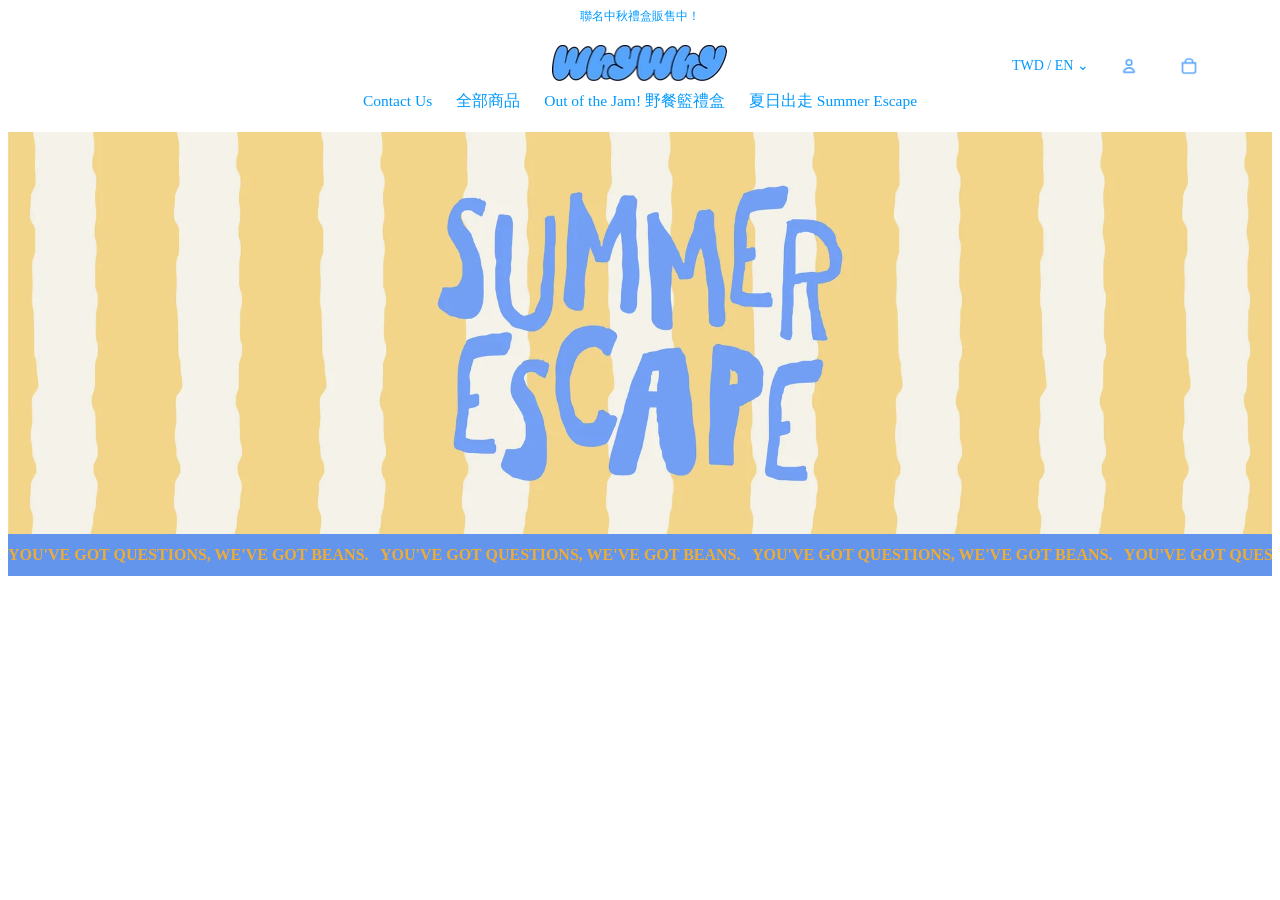
==== CS300_Client-Side-Web-Development/AlexCurtis-FinalProject/index.html @ 682ee2eb "20% of Final completed" ====
<html>
	<head>
		<title>Alex Curtis - Final Project HTML CSS</title>
		<link rel="shortcut icon" href="images/favicon.ico">
		<link rel="stylesheet" href="css/styles.css">
		<link rel="stylesheet" href="css/fonts.css">

		<meta name="description" content="Alex Curtis Final Project with only CSS, HTML">

		<meta name="keywords" content="html, css, web development, neiu, Alex Curtis">
	</head>
    <body>
    <header>
        <div id="top">
            <p>聯名中秋禮盒販售中！</p>
        </div>
    </header>

    <nav>
        <div id="navTop">

            <div id="navLogo">
                <a href="index.html">
                    <img src="images/logo.png" alt="Why Why Coffee Logo">

                </a>
            </div>
            <div id="navRight">
                <span id="language">TWD / EN &#8964;</span>
                <img src="images/head.png" alt="Account">
                <img src="images/basket.png" alt="Shopping Cart">
            </div>
            <div id="navLinks">
                <a href="###">Contact Us</a>
                <a href="###">全部商品</a>
                <a href="#######">Out of the Jam! 野餐籃禮盒</a>
                <a href="###">夏日出走 Summer Escape</a>
            </div>

         </div>
    </nav>
    <main>
        <section id="banner">
            <img class="summerBig" src="images/summerBig.png" alt="Summer Escape">
            <img class="summerSmall" src="images/summerSmall.png" alt="Summer Escape">
        </section>
        <section id="textBanner">
    <p>
        YOU'VE GOT QUESTIONS, WE'VE GOT BEANS. &nbsp;
        YOU'VE GOT QUESTIONS, WE'VE GOT BEANS. &nbsp;
        YOU'VE GOT QUESTIONS, WE'VE GOT BEANS. &nbsp;
        YOU'VE GOT QUESTIONS, WE'VE GOT BEANS. &nbsp;
        YOU'VE GOT QUESTIONS, WE'VE GOT BEANS.
    </p>
</section>
    </main>


    </body>





</html>
---- CS300_Client-Side-Web-Development/AlexCurtis-FinalProject/css/styles.css ----
body {
    background-color: white;
}

#top {
   margin-top: 0;
    width: 100%;
    text-align: center;
    font-size: 12px;
    color: rgb(0, 153, 255);
    
}

/* NAV HEADER SCROLL */

nav {
    width: 100%;
    background-color: white;
    position: sticky;
    top: 0;
    z-index: 10;
    color: rgb(0, 153, 255);
}

/* top protion of nav */
#navTop {
    width: 100%;
    position: relative;
    padding: 8px 0;
}

#navLogo {
    width: 16.66%;
    margin: 0 auto;
    text-align: center;
}

#navLogo img {
    width: 175px;
    max-width: 100%;
    height: auto;
}

#navRight {
    position: absolute;
    right: 5%;
    top: 30%;
    transform: translateY(-50%);
    display: flex;
    align-items: center;
    gap: 20px;
    font-size: 14px;
}
#language:hover {
    color: black;
}

#navRight img {
    width: 40px;
    height: auto;
}

/* bottom portion of nav */
#navLinks {
    width: 100%;
    text-align: center;
    padding: 10px 0 12px;
}

#navLinks a {
    font-size: 15.5px;
    text-decoration: none;
    margin: 0 10px;
    color: rgb(0, 153, 255);
}

#navLinks:has(a:hover) a {
    color: rgb(79, 188, 252);
}

#navLinks:has(a:hover) a:hover {
    color: rgb(0, 153, 255);
}

/* BANNER  */
#banner {
    width: 100%;
}

#banner img {
    width: 100%;
    height: auto;
    display: block;
}
#banner .summerSmall {
    display: none;
}

/* TEXT BANNER */
#textBanner {
    width: 100%;
    background-color: cornflowerblue;
    overflow: hidden;
    padding: 12px 0;
}

#textBanner p {
    color: rgb(236, 172, 53);
    font-size: 16px;
    font-weight: bold;
    margin: 0;
    white-space: nowrap;
    text-align: center;
    text-decoration: bold;
}

























/* RESPONSIVE SETTINGS */

@media screen and (max-width: 768px) {

    #navLogo {
        width: 33.33%;
    }

    #navLogo img {
        width: 130px;
    }
    
    #language {
        display: none;
    }

    #navRight {
        right: 3%;
        gap: 10px;
        font-size: 12px;
    }

    #navRight {
        right: 3%;
        gap: 10px;
    }

    #navLinks {
        padding: 8px 12px;
        box-sizing: border-box;
    }

    #navLinks a {
        display: inline-block;
        font-size: 12px;
        margin: 5px 6px;
    }

    /* Banner section */

    #banner .summerBig {
        display: none;
    }

    #banner .summerSmall {
        display: block;
    }
}
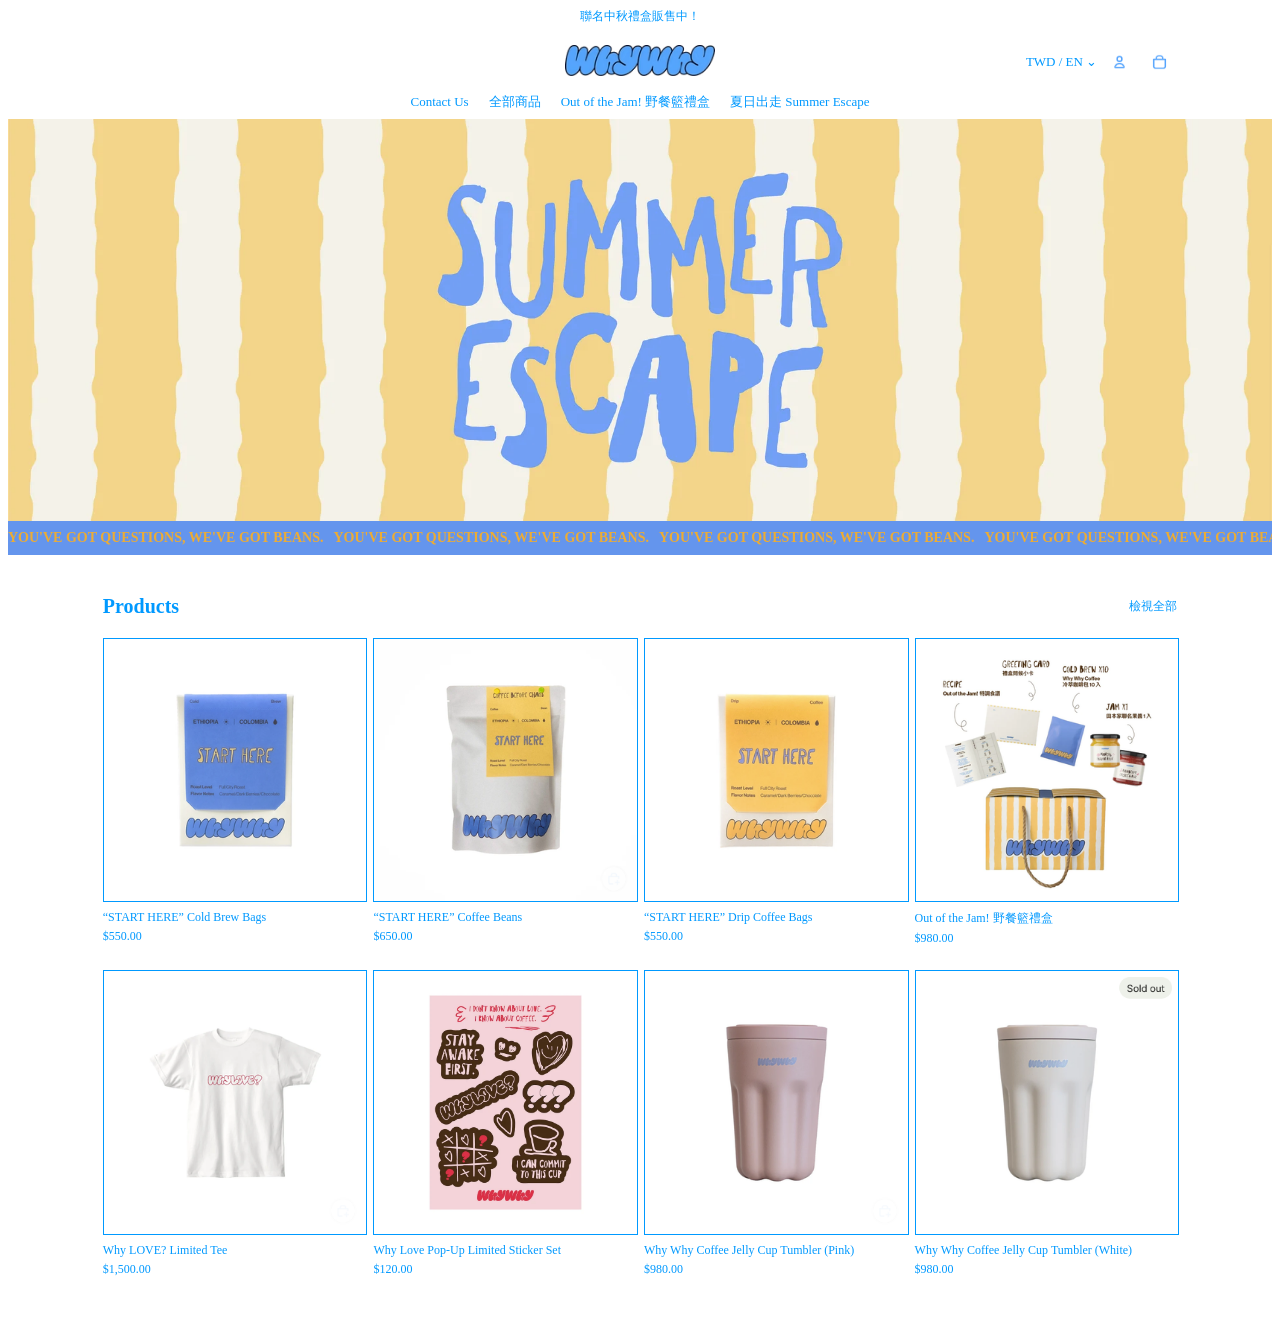
==== commit b587f929: "Added more, final 35% complete" ====
--- a/CS300_Client-Side-Web-Development/AlexCurtis-FinalProject/index.html
+++ b/CS300_Client-Side-Web-Development/AlexCurtis-FinalProject/index.html
@@ -45,14 +45,130 @@
             <img class="summerSmall" src="images/summerSmall.png" alt="Summer Escape">
         </section>
         <section id="textBanner">
-    <p>
-        YOU'VE GOT QUESTIONS, WE'VE GOT BEANS. &nbsp;
-        YOU'VE GOT QUESTIONS, WE'VE GOT BEANS. &nbsp;
-        YOU'VE GOT QUESTIONS, WE'VE GOT BEANS. &nbsp;
-        YOU'VE GOT QUESTIONS, WE'VE GOT BEANS. &nbsp;
-        YOU'VE GOT QUESTIONS, WE'VE GOT BEANS.
-    </p>
-</section>
+            <p>
+                YOU'VE GOT QUESTIONS, WE'VE GOT BEANS. &nbsp;
+                YOU'VE GOT QUESTIONS, WE'VE GOT BEANS. &nbsp;
+                YOU'VE GOT QUESTIONS, WE'VE GOT BEANS. &nbsp;
+                YOU'VE GOT QUESTIONS, WE'VE GOT BEANS. &nbsp;
+                YOU'VE GOT QUESTIONS, WE'VE GOT BEANS.
+            </p>
+        </section>
+        <section id="products">
+
+            <div id="productsHeading">
+                <h2>Products</h2>
+                <a href="###">檢視全部</a>
+            </div>
+
+            <div id="productsGrid">
+
+                <div class="product">
+
+                    <div class="productImage">
+                        <img class="front" src="images/front1.png" alt="Cold Brew Bags">
+                        <img class="back" src="images/back1.jpg" alt="Cold Brew Bags">
+                    </div>
+
+                    <div class="productInfo">
+                        <p>“START HERE” Cold Brew Bags</p>
+                        <p>$550.00</p>
+                    </div>
+
+                </div>
+                <!-- Product 2 -->
+                <div class="product">
+                    <div class="productImage">
+                        <img class="front" src="images/front2.png" alt="Coffee Beans">
+                        <img class="back" src="images/back2.jpg" alt="Coffee Beans">
+                    </div>
+
+                    <div class="productInfo">
+                        <p>“START HERE” Coffee Beans</p>
+                        <p>$650.00</p>
+                    </div>
+                </div>
+
+                <!-- Product 3 -->
+                <div class="product">
+                    <div class="productImage">
+                        <img class="front" src="images/front3.png" alt="Drip Coffee Bags">
+                        <img class="back" src="images/back3.jpg" alt="Drip Coffee Bags">
+                    </div>
+
+                    <div class="productInfo">
+                        <p>“START HERE” Drip Coffee Bags</p>
+                        <p>$550.00</p>
+                    </div>
+                </div>
+
+                <!-- Product 4 -->
+                <div class="product">
+                    <div class="productImage">
+                        <img class="front" src="images/front4.png" alt="Out of the Jam">
+                        <img class="back" src="images/back4.jpg" alt="Out of the Jam">
+                    </div>
+
+                    <div class="productInfo">
+                        <p>Out of the Jam! 野餐籃禮盒</p>
+                        <p>$980.00</p>
+                    </div>
+                </div>
+
+                <!-- Product 5 -->
+                <div class="product">
+                    <div class="productImage">
+                        <img class="front" src="images/front5.png" alt="Why Love">
+                        <img class="back" src="images/back5.jpg" alt="Why Love">
+                    </div>
+
+                    <div class="productInfo">
+                        <p>Why LOVE? Limited Tee</p>
+                        <p>$1,500.00</p>
+                    </div>
+                </div>
+
+                <!-- Product 6 -->
+                <div class="product">
+                    <div class="productImage">
+                        <img class="front" src="images/front6.jpg" alt="Sticker Set">
+                        <img class="back" src="images/front6.jpg" alt="Same photo no back">
+                    </div>
+
+                    <div class="productInfo">
+                        <p>Why Love Pop-Up Limited Sticker Set</p>
+                        <p>$120.00</p>
+                    </div>
+                </div>
+
+                <!-- Product 7 -->
+                <div class="product">
+                    <div class="productImage">
+                        <img class="front" src="images/front7.png" alt="Pink Jelly Cup">
+                        <img class="back" src="images/back7.jpg" alt="Pink Jelly Cup">
+                    </div>
+
+                    <div class="productInfo">
+                        <p>Why Why Coffee Jelly Cup Tumbler (Pink)</p>
+                        <p>$980.00</p>
+                    </div>
+                </div>
+
+                <!-- Product 8 -->
+                <div class="product">
+                    <div class="productImage">
+                        <img class="front" src="images/front8.png" alt="White Jelly Cup">
+                        <img class="back" src="images/back8.jpg" alt="White Jelly Cup">
+                    </div>
+
+                    <div class="productInfo">
+                        <p>Why Why Coffee Jelly Cup Tumbler (White)</p>
+                        <p>$980.00</p>
+                    </div>
+                </div>
+
+            </div>
+
+        </section>
     </main>
 
 
--- a/CS300_Client-Side-Web-Development/AlexCurtis-FinalProject/css/styles.css
+++ b/CS300_Client-Side-Web-Development/AlexCurtis-FinalProject/css/styles.css
@@ -12,7 +12,7 @@
     
 }
 
-/* NAV HEADER SCROLL */
+/* --------------------------------------NAV HEADER SCROLL */
 
 nav {
     width: 100%;
@@ -25,9 +25,11 @@
 
 /* top protion of nav */
 #navTop {
-    width: 100%;
+    width: 85%;
     position: relative;
+    max-width: 1200px;  /* line up with product gird */
     padding: 8px 0;
+    margin: 0 auto;
 }
 
 #navLogo {
@@ -37,27 +39,27 @@
 }
 
 #navLogo img {
-    width: 175px;
+    width: 150px;
     max-width: 100%;
     height: auto;
 }
 
 #navRight {
     position: absolute;
-    right: 5%;
+    right: 0; /* now due to that sapce reduction to match grid words can hang soild right */
     top: 30%;
     transform: translateY(-50%);
     display: flex;
     align-items: center;
-    gap: 20px;
-    font-size: 14px;
+    gap: 5px;
+    font-size: 13px;
 }
 #language:hover {
     color: black;
 }
 
 #navRight img {
-    width: 40px;
+    width: 35px;
     height: auto;
 }
 
@@ -65,13 +67,13 @@
 #navLinks {
     width: 100%;
     text-align: center;
-    padding: 10px 0 12px;
+    padding: 16px 0 0 0;
 }
 
 #navLinks a {
-    font-size: 15.5px;
+    font-size: 13px;
     text-decoration: none;
-    margin: 0 10px;
+    margin: 0 8px;
     color: rgb(0, 153, 255);
 }
 
@@ -83,14 +85,14 @@
     color: rgb(0, 153, 255);
 }
 
-/* BANNER  */
+/* --------------------------------------BANNER  */
 #banner {
     width: 100%;
 }
 
 #banner img {
     width: 100%;
-    height: auto;
+    max-height: 412px;
     display: block;
 }
 #banner .summerSmall {
@@ -102,12 +104,12 @@
     width: 100%;
     background-color: cornflowerblue;
     overflow: hidden;
-    padding: 12px 0;
+    padding: 9px 0;
 }
 
 #textBanner p {
     color: rgb(236, 172, 53);
-    font-size: 16px;
+    font-size: 14px;
     font-weight: bold;
     margin: 0;
     white-space: nowrap;
@@ -117,6 +119,98 @@
 
 
 
+/* -------------------------------------PRODUCTS WITH GRID */
+
+#products {
+    width: 85%;
+    margin: 40px auto;
+    max-width: 1200px;
+    color: rgb(0, 153, 255);
+}
+
+#productsHeading {
+    width: 100%;
+    display: flex;
+    justify-content: space-between;
+    align-items: center;
+    margin-bottom: 20px;
+}
+
+#productsHeading h2 {
+    font-size: 20px;
+    margin: 0;
+}
+
+#productsHeading a {
+    font-size: 12px;
+    text-decoration: none;
+    color: rgb(0, 153, 255);
+}
+
+.productInfo {
+    margin-top: 8px;
+    font-size: 12px;
+}
+
+.productInfo p {
+    margin: 0 0 4px;
+}
+
+/* Grid reponse layout*/
+#productsGrid {
+    display: grid;
+    grid-template-columns: repeat(4, 1fr);
+    gap: 20px 8px;
+}
+
+.product {
+    min-width: 0;
+}
+
+/* border and visibilty flip for product images */
+.productImage {
+    width: 100%;
+    position: relative;
+    border: 1px solid rgb(0, 153, 255);
+}
+
+.productImage img {
+    width: 100%;
+    height: auto;
+    display: block;
+}
+
+.productImage .back {
+    position: absolute;
+    top: 0;
+    left: 0;
+    height: 100%;
+    display: none;
+}
+
+.productImage:hover .front {
+    visibility: hidden;
+}
+
+.productImage:hover .back {
+    display: block;
+}
+
+
+
+
+
+
+
+
+
+
+
+
+
+
+
+
 
 
 
@@ -156,15 +250,11 @@
     }
 
     #navRight {
-        right: 3%;
+        right: 0;
         gap: 10px;
         font-size: 12px;
     }
 
-    #navRight {
-        right: 3%;
-        gap: 10px;
-    }
 
     #navLinks {
         padding: 8px 12px;
@@ -173,8 +263,8 @@
 
     #navLinks a {
         display: inline-block;
-        font-size: 12px;
-        margin: 5px 6px;
+        font-size: 10px;
+        margin: 5px 4px;
     }
 
     /* Banner section */
@@ -186,4 +276,11 @@
     #banner .summerSmall {
         display: block;
     }
+
+
+
+    /* PRODUCT GRID */
+    #productsGrid {
+        grid-template-columns: repeat(2, 1fr);
+    }
 }
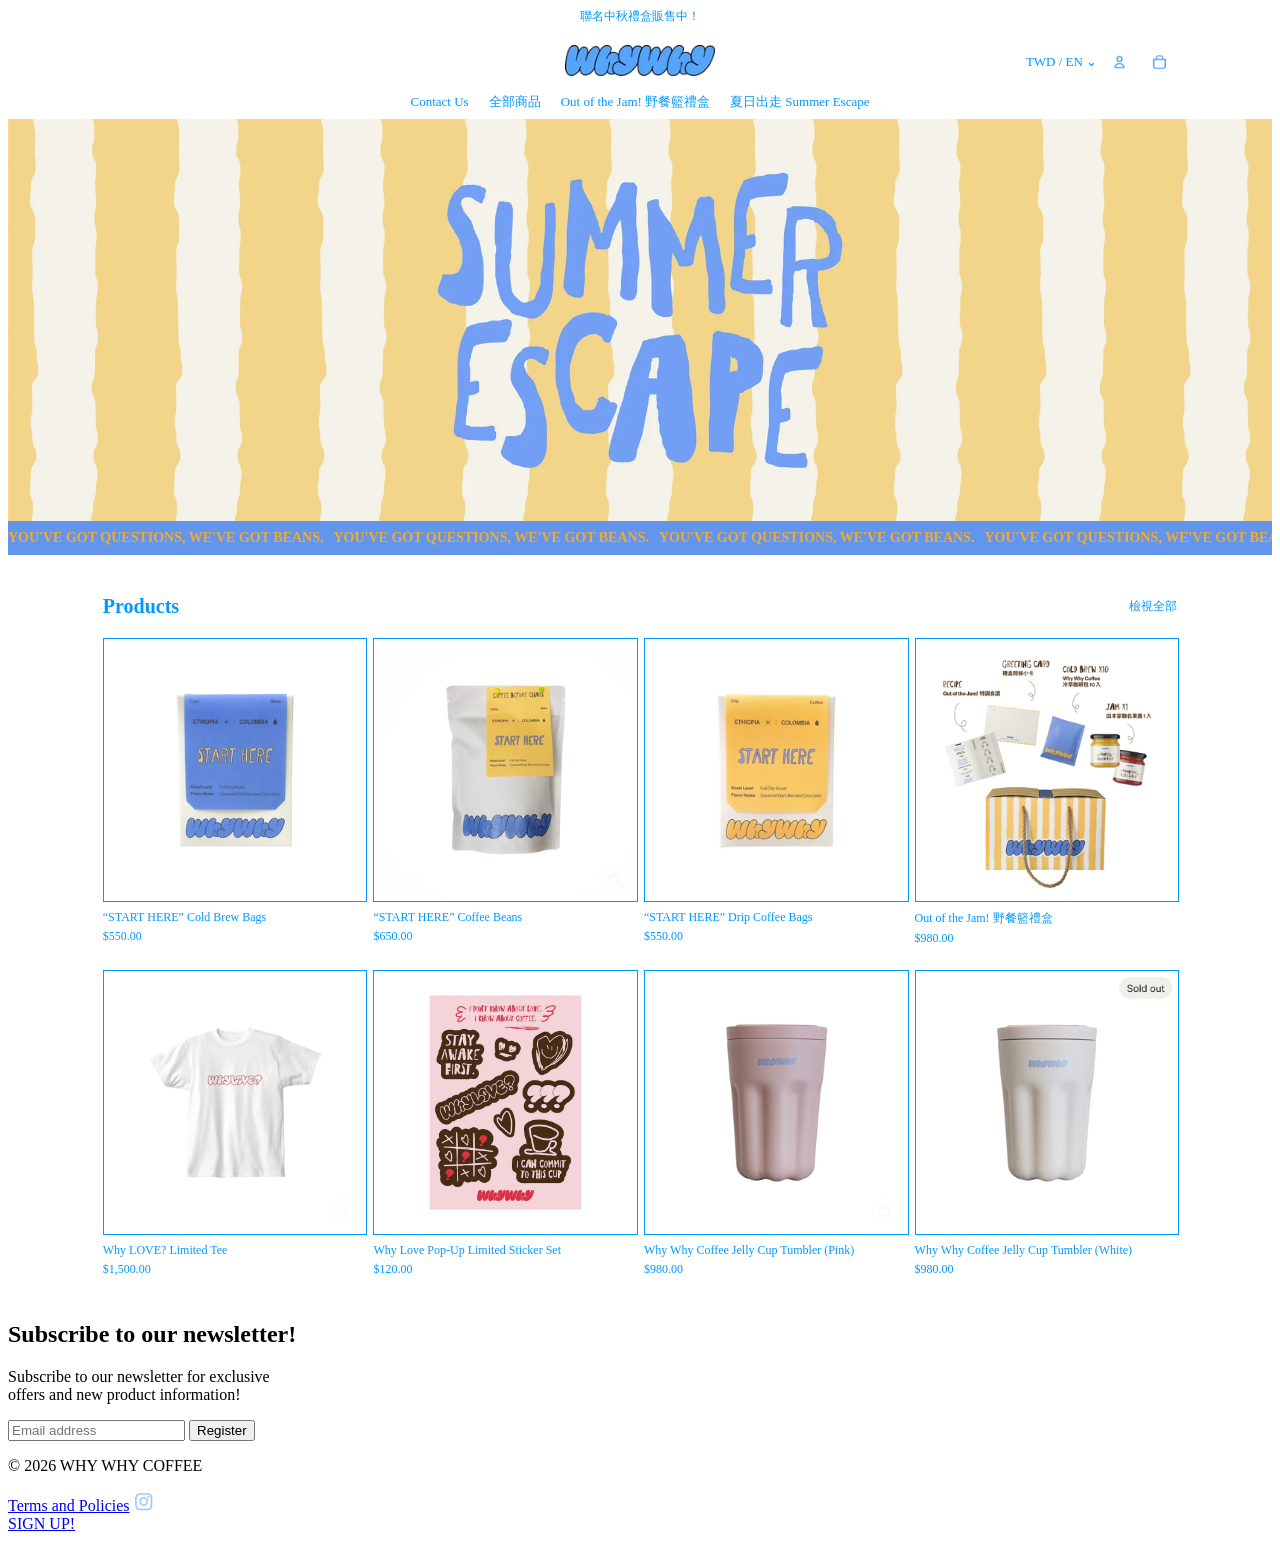
==== commit c18375f3: "Main page completed. Pending polish" ====
--- a/CS300_Client-Side-Web-Development/AlexCurtis-FinalProject/index.html
+++ b/CS300_Client-Side-Web-Development/AlexCurtis-FinalProject/index.html
@@ -10,166 +10,199 @@
 		<meta name="keywords" content="html, css, web development, neiu, Alex Curtis">
 	</head>
     <body>
-    <header>
-        <div id="top">
-            <p>聯名中秋禮盒販售中！</p>
-        </div>
-    </header>
-
-    <nav>
-        <div id="navTop">
-
-            <div id="navLogo">
-                <a href="index.html">
-                    <img src="images/logo.png" alt="Why Why Coffee Logo">
-
+        <header>
+            <div id="top">
+                <p>聯名中秋禮盒販售中！</p>
+            </div>
+        </header>
+
+        <nav>
+            <div id="navTop">
+
+                <div id="navLogo">
+                    <a href="index.html">
+                        <img src="images/logo.png" alt="Why Why Coffee Logo">
+
+                    </a>
+                </div>
+                <div id="navRight">
+                    <span id="language">TWD / EN &#8964;</span>
+                    <img src="images/head.png" alt="Account">
+                    <img src="images/basket.png" alt="Shopping Cart">
+                </div>
+                <div id="navLinks">
+                    <a href="###">Contact Us</a>
+                    <a href="###">全部商品</a>
+                    <a href="#######">Out of the Jam! 野餐籃禮盒</a>
+                    <a href="###">夏日出走 Summer Escape</a>
+                </div>
+
+            </div>
+        </nav>
+        <main>
+            <section id="banner">
+                <img class="summerBig" src="images/summerBig.png" alt="Summer Escape">
+                <img class="summerSmall" src="images/summerSmall.png" alt="Summer Escape">
+            </section>
+            <section id="textBanner">
+                <p>
+                    YOU'VE GOT QUESTIONS, WE'VE GOT BEANS. &nbsp;
+                    YOU'VE GOT QUESTIONS, WE'VE GOT BEANS. &nbsp;
+                    YOU'VE GOT QUESTIONS, WE'VE GOT BEANS. &nbsp;
+                    YOU'VE GOT QUESTIONS, WE'VE GOT BEANS. &nbsp;
+                    YOU'VE GOT QUESTIONS, WE'VE GOT BEANS.
+                </p>
+            </section>
+            <section id="products">
+
+                <div id="productsHeading">
+                    <h2>Products</h2>
+                    <a href="###">檢視全部</a>
+                </div>
+
+                <div id="productsGrid">
+                    
+                    <!-- Product 1 -->
+                    <div class="product">
+
+                        <div class="productImage">
+                            <img class="front" src="images/front1.png" alt="Cold Brew Bags">
+                            <img class="back" src="images/back1.jpg" alt="Cold Brew Bags">
+                        </div>
+
+                        <div class="productInfo">
+                            <p>“START HERE” Cold Brew Bags</p>
+                            <p>$550.00</p>
+                        </div>
+
+                    </div>
+                    <!-- Product 2 -->
+                    <div class="product">
+                        <div class="productImage">
+                            <img class="front" src="images/front2.png" alt="Coffee Beans">
+                            <img class="back" src="images/back2.jpg" alt="Coffee Beans">
+                        </div>
+
+                        <div class="productInfo">
+                            <p>“START HERE” Coffee Beans</p>
+                            <p>$650.00</p>
+                        </div>
+                    </div>
+
+                    <!-- Product 3 -->
+                    <div class="product">
+                        <div class="productImage">
+                            <img class="front" src="images/front3.png" alt="Drip Coffee Bags">
+                            <img class="back" src="images/back3.jpg" alt="Drip Coffee Bags">
+                        </div>
+
+                        <div class="productInfo">
+                            <p>“START HERE” Drip Coffee Bags</p>
+                            <p>$550.00</p>
+                        </div>
+                    </div>
+
+                    <!-- Product 4 -->
+                    <div class="product">
+                        <div class="productImage">
+                            <img class="front" src="images/front4.png" alt="Out of the Jam">
+                            <img class="back" src="images/back4.jpg" alt="Out of the Jam">
+                        </div>
+
+                        <div class="productInfo">
+                            <p>Out of the Jam! 野餐籃禮盒</p>
+                            <p>$980.00</p>
+                        </div>
+                    </div>
+
+                    <!-- Product 5 -->
+                    <div class="product">
+                        <div class="productImage">
+                            <img class="front" src="images/front5.png" alt="Why Love">
+                            <img class="back" src="images/back5.jpg" alt="Why Love">
+                        </div>
+
+                        <div class="productInfo">
+                            <p>Why LOVE? Limited Tee</p>
+                            <p>$1,500.00</p>
+                        </div>
+                    </div>
+
+                    <!-- Product 6 -->
+                    <div class="product">
+                        <div class="productImage">
+                            <img class="front" src="images/front6.jpg" alt="Sticker Set">
+                            <img class="back" src="images/front6.jpg" alt="Same photo no back">
+                        </div>
+
+                        <div class="productInfo">
+                            <p>Why Love Pop-Up Limited Sticker Set</p>
+                            <p>$120.00</p>
+                        </div>
+                    </div>
+
+                    <!-- Product 7 -->
+                    <div class="product">
+                        <div class="productImage">
+                            <img class="front" src="images/front7.png" alt="Pink Jelly Cup">
+                            <img class="back" src="images/back7.jpg" alt="Pink Jelly Cup">
+                        </div>
+
+                        <div class="productInfo">
+                            <p>Why Why Coffee Jelly Cup Tumbler (Pink)</p>
+                            <p>$980.00</p>
+                        </div>
+                    </div>
+
+                    <!-- Product 8 -->
+                    <div class="product">
+                        <div class="productImage">
+                            <img class="front" src="images/front8.png" alt="White Jelly Cup">
+                            <img class="back" src="images/back8.jpg" alt="White Jelly Cup">
+                        </div>
+
+                        <div class="productInfo">
+                            <p>Why Why Coffee Jelly Cup Tumbler (White)</p>
+                            <p>$980.00</p>
+                        </div>
+                    </div>
+
+                </div>
+
+            </section>
+        </main>
+        <footer>
+
+            <div id="footerSubscribe">
+
+                <div id="footerText">
+                    <h2>Subscribe to our newsletter!</h2>
+                    <p>
+                        Subscribe to our newsletter for exclusive<br> <!--Line break-->
+                        offers and new product information!
+                    </p>
+                </div>
+
+                <div id="form">
+                    <input type="email" placeholder="Email address">
+                    <button type="button">Register</button>
+                </div>
+
+            </div>
+
+            <div id="footerBottom">
+                <p>&copy; 2026 WHY WHY COFFEE</p>
+                <a href="###">Terms and Policies</a>
+                <a href="###" id="instagram">
+                    <img src="images/instagram.png" alt="Instagram Logo">
                 </a>
             </div>
-            <div id="navRight">
-                <span id="language">TWD / EN &#8964;</span>
-                <img src="images/head.png" alt="Account">
-                <img src="images/basket.png" alt="Shopping Cart">
-            </div>
-            <div id="navLinks">
-                <a href="###">Contact Us</a>
-                <a href="###">全部商品</a>
-                <a href="#######">Out of the Jam! 野餐籃禮盒</a>
-                <a href="###">夏日出走 Summer Escape</a>
-            </div>
-
-         </div>
-    </nav>
-    <main>
-        <section id="banner">
-            <img class="summerBig" src="images/summerBig.png" alt="Summer Escape">
-            <img class="summerSmall" src="images/summerSmall.png" alt="Summer Escape">
-        </section>
-        <section id="textBanner">
-            <p>
-                YOU'VE GOT QUESTIONS, WE'VE GOT BEANS. &nbsp;
-                YOU'VE GOT QUESTIONS, WE'VE GOT BEANS. &nbsp;
-                YOU'VE GOT QUESTIONS, WE'VE GOT BEANS. &nbsp;
-                YOU'VE GOT QUESTIONS, WE'VE GOT BEANS. &nbsp;
-                YOU'VE GOT QUESTIONS, WE'VE GOT BEANS.
-            </p>
-        </section>
-        <section id="products">
-
-            <div id="productsHeading">
-                <h2>Products</h2>
-                <a href="###">檢視全部</a>
-            </div>
-
-            <div id="productsGrid">
-
-                <div class="product">
-
-                    <div class="productImage">
-                        <img class="front" src="images/front1.png" alt="Cold Brew Bags">
-                        <img class="back" src="images/back1.jpg" alt="Cold Brew Bags">
-                    </div>
-
-                    <div class="productInfo">
-                        <p>“START HERE” Cold Brew Bags</p>
-                        <p>$550.00</p>
-                    </div>
-
-                </div>
-                <!-- Product 2 -->
-                <div class="product">
-                    <div class="productImage">
-                        <img class="front" src="images/front2.png" alt="Coffee Beans">
-                        <img class="back" src="images/back2.jpg" alt="Coffee Beans">
-                    </div>
-
-                    <div class="productInfo">
-                        <p>“START HERE” Coffee Beans</p>
-                        <p>$650.00</p>
-                    </div>
-                </div>
-
-                <!-- Product 3 -->
-                <div class="product">
-                    <div class="productImage">
-                        <img class="front" src="images/front3.png" alt="Drip Coffee Bags">
-                        <img class="back" src="images/back3.jpg" alt="Drip Coffee Bags">
-                    </div>
-
-                    <div class="productInfo">
-                        <p>“START HERE” Drip Coffee Bags</p>
-                        <p>$550.00</p>
-                    </div>
-                </div>
-
-                <!-- Product 4 -->
-                <div class="product">
-                    <div class="productImage">
-                        <img class="front" src="images/front4.png" alt="Out of the Jam">
-                        <img class="back" src="images/back4.jpg" alt="Out of the Jam">
-                    </div>
-
-                    <div class="productInfo">
-                        <p>Out of the Jam! 野餐籃禮盒</p>
-                        <p>$980.00</p>
-                    </div>
-                </div>
-
-                <!-- Product 5 -->
-                <div class="product">
-                    <div class="productImage">
-                        <img class="front" src="images/front5.png" alt="Why Love">
-                        <img class="back" src="images/back5.jpg" alt="Why Love">
-                    </div>
-
-                    <div class="productInfo">
-                        <p>Why LOVE? Limited Tee</p>
-                        <p>$1,500.00</p>
-                    </div>
-                </div>
-
-                <!-- Product 6 -->
-                <div class="product">
-                    <div class="productImage">
-                        <img class="front" src="images/front6.jpg" alt="Sticker Set">
-                        <img class="back" src="images/front6.jpg" alt="Same photo no back">
-                    </div>
-
-                    <div class="productInfo">
-                        <p>Why Love Pop-Up Limited Sticker Set</p>
-                        <p>$120.00</p>
-                    </div>
-                </div>
-
-                <!-- Product 7 -->
-                <div class="product">
-                    <div class="productImage">
-                        <img class="front" src="images/front7.png" alt="Pink Jelly Cup">
-                        <img class="back" src="images/back7.jpg" alt="Pink Jelly Cup">
-                    </div>
-
-                    <div class="productInfo">
-                        <p>Why Why Coffee Jelly Cup Tumbler (Pink)</p>
-                        <p>$980.00</p>
-                    </div>
-                </div>
-
-                <!-- Product 8 -->
-                <div class="product">
-                    <div class="productImage">
-                        <img class="front" src="images/front8.png" alt="White Jelly Cup">
-                        <img class="back" src="images/back8.jpg" alt="White Jelly Cup">
-                    </div>
-
-                    <div class="productInfo">
-                        <p>Why Why Coffee Jelly Cup Tumbler (White)</p>
-                        <p>$980.00</p>
-                    </div>
-                </div>
-
-            </div>
-
-        </section>
-    </main>
+
+        </footer>
+        <!-- Sign Up! Button -->
+        <a href="######" id="signUp">
+            SIGN UP!
+        </a>
 
 
     </body>
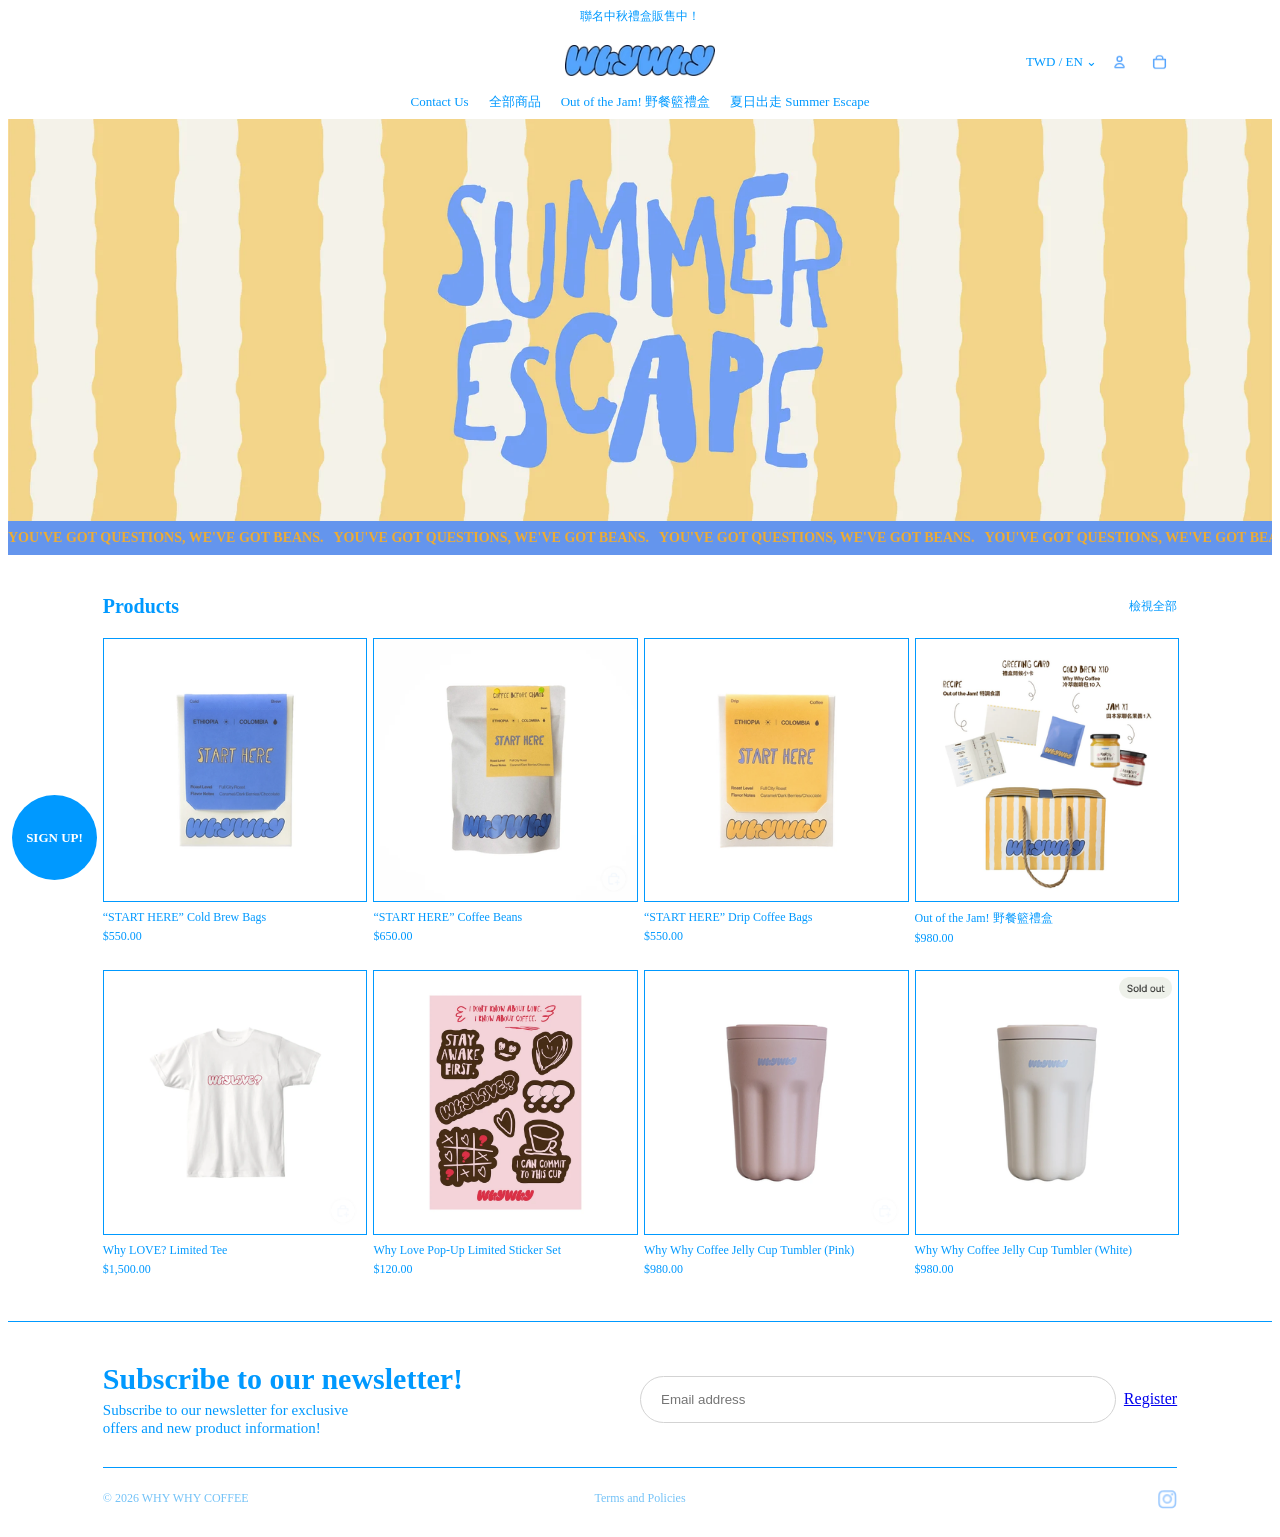
==== commit 46c60a68: "Polished up links and buttons" ====
--- a/CS300_Client-Side-Web-Development/AlexCurtis-FinalProject/index.html
+++ b/CS300_Client-Side-Web-Development/AlexCurtis-FinalProject/index.html
@@ -27,14 +27,18 @@
                 </div>
                 <div id="navRight">
                     <span id="language">TWD / EN &#8964;</span>
-                    <img src="images/head.png" alt="Account">
-                    <img src="images/basket.png" alt="Shopping Cart">
+                    <a href="link.html">
+                        <img src="images/head.png" alt="Account">
+                    </a>
+                    <a href="link.html">
+                        <img src="images/basket.png" alt="Shopping Cart">
+                    </a>
                 </div>
                 <div id="navLinks">
-                    <a href="###">Contact Us</a>
-                    <a href="###">全部商品</a>
-                    <a href="#######">Out of the Jam! 野餐籃禮盒</a>
-                    <a href="###">夏日出走 Summer Escape</a>
+                    <a href="link.html">Contact Us</a>
+                    <a href="link.html">全部商品</a>
+                    <a href="out-of-jam.html">Out of the Jam! 野餐籃禮盒</a>
+                    <a href="link.html">夏日出走 Summer Escape</a>
                 </div>
 
             </div>
@@ -57,7 +61,7 @@
 
                 <div id="productsHeading">
                     <h2>Products</h2>
-                    <a href="###">檢視全部</a>
+                    <a href="link.html">檢視全部</a>
                 </div>
 
                 <div id="productsGrid">
@@ -185,22 +189,22 @@
 
                 <div id="form">
                     <input type="email" placeholder="Email address">
-                    <button type="button">Register</button>
+                    <a href="link.html">Register</a>
                 </div>
 
             </div>
 
             <div id="footerBottom">
                 <p>&copy; 2026 WHY WHY COFFEE</p>
-                <a href="###">Terms and Policies</a>
-                <a href="###" id="instagram">
+                <a href="link.html">Terms and Policies</a>
+                <a href="https://www.instagram.com/whywhyofficial/" target="_blank" id="instagram">
                     <img src="images/instagram.png" alt="Instagram Logo">
                 </a>
             </div>
 
         </footer>
         <!-- Sign Up! Button -->
-        <a href="######" id="signUp">
+        <a href="link.html" id="signUp">
             SIGN UP!
         </a>
 
--- a/CS300_Client-Side-Web-Development/AlexCurtis-FinalProject/css/styles.css
+++ b/CS300_Client-Side-Web-Development/AlexCurtis-FinalProject/css/styles.css
@@ -197,43 +197,457 @@
 }
 
 
-
-
-
-
-
-
-
-
-
-
-
-
-
-
-
-
-
-
-
-
-
-
-
-
-
-
-
-
-
-
-
-
-
-
-
-
-/* RESPONSIVE SETTINGS */
+/* -------------------------------------- FOOTER */
+
+footer {
+    width: 100%;
+    border-top: 1px solid rgb(0, 153, 255);
+    color: rgb(0, 153, 255);
+}
+
+#footerSubscribe {
+    width: 85%;
+    max-width: 1200px;
+    margin: 0 auto;
+    padding: 40px 0 30px;
+
+    display: flex;
+    justify-content: space-between;
+    align-items: center;
+    gap: 30px;
+}
+
+
+/*footer text */
+#footerText h2 {
+    font-size: 30px;
+    margin: 0 0 5px;
+}
+
+#footerText p {
+    font-size: 15px;
+    line-height: 18px;
+    margin: 0;
+}
+/*footer form*/
+#form {
+    width: 50%;
+    display: flex;
+    align-items: center;
+    gap: 8px;
+}
+
+#form input {
+    flex: 1;
+    min-width: 0;
+    padding: 15px 20px;
+    border: 1px solid lightgray;
+    border-radius: 30px;
+}
+
+#form button {
+    padding: 15px 25px;
+    background-color: rgb(0, 153, 255);
+    color: white;
+    border: none;
+    border-radius: 12px;
+    cursor: pointer;
+}
+
+/*footer bottom*/
+
+#footerBottom {
+    width: 85%;
+    max-width: 1200px;
+    margin: 0 auto;
+    border-top: 1px solid rgb(0, 153, 255);
+    padding: 20px 0;
+
+    display: flex;
+    justify-content: space-between;
+    align-items: center;
+    position: relative;
+}
+
+#footerBottom p {
+    font-size: 12px;
+    margin: 0;
+    color: rgb(115, 194, 247);
+}
+
+#footerBottom a {
+    color: rgb(115, 194, 247);
+    font-size: 12px;
+    text-decoration: none;
+}
+
+#footerBottom a:first-of-type {
+    position: absolute;
+    left: 50%;
+    transform: translateX(-50%);
+}
+
+#instagram img {
+    width: 20px;
+    height: auto;
+    display: block;
+}
+
+/* -------------------------------------------- FLOATING SIGN UP */
+
+#signUp {
+    position: fixed;
+    bottom: 20px;
+    left: 12px;
+    width: 85px;
+    height: 85px;
+    border-radius: 50%;
+    background-color: rgb(0, 153, 255);
+    color: white;
+
+    display: flex;
+    justify-content: center;
+    align-items: center;
+
+    font-size: 13px;
+    font-weight: bold;
+    text-decoration: none;
+    z-index: 20;
+}
+
+
+
+/*  *******OUT-OF-JAM.HTML CSS SPECIFIC SECTION********  */
+
+
+/* --------------------------------- Jam Product*/
+
+#jamProduct {
+    width: 85%;
+    max-width: 1200px;
+    margin: 30px auto;
+
+    display: grid;
+    grid-template-columns: 3fr 2fr;
+    gap: 35px;
+    align-items: start;
+}
+
+#jamGallery {
+    min-width: 0;
+}
+
+#jamGallery img {
+    width: 100%;
+    height: auto;
+    display: block;
+}
+
+/*jam text section */
+
+#jamText {
+    min-width: 0;
+    color: rgb(0, 153, 255);
+}
+
+#jamText h1 {
+    font-size: 28px;
+    margin: 0 0 15px;
+}
+
+/* keep 野餐籃禮盒 intack*/
+#jamText h1 span {
+    white-space: nowrap;
+    display: inline-block;
+}
+
+#jamPrice {
+    font-size: 14px;
+    margin: 0 0 30px;
+}
+
+#jamText hr {
+    border: none;
+    border-top: 1px solid rgb(0, 153, 255);
+    margin: 0;
+}
+
+/*jam text below hr line*/
+
+/* Flavor of Jam */
+
+#jamOption {
+    margin-top: 25px;
+}
+
+#jamOption p {
+    font-size: 13px;
+    margin: 0 0 10px;
+}
+
+#jamChoice {
+    display: flex;
+    gap: 10px;
+}
+
+#jamChoice button {
+    flex: 1;
+    min-width: 0;
+    padding: 12px 5px;
+    background-color: white;
+    border: 1px solid lightgray;
+    border-radius: 12px;
+    font-size: 13px;
+    cursor: pointer;
+}
+
+#jamChoice .selected {
+    background-color: cornflowerblue;
+    color: white;
+    border-color: cornflowerblue;
+}
+
+
+/* Cart and amount */
+
+#jamBuy {
+    display: flex;
+    gap: 10px;
+    margin-top: 24px;
+}
+
+#jamAmount {
+    width: 28%;
+    display: flex;
+    justify-content: space-between;
+    align-items: center;
+    border: 1px solid lightgray;
+    border-radius: 12px;
+}
+
+#jamAmount button {
+    background: none;
+    border: none;
+    padding: 12px;
+    font-size: 16px;
+    cursor: pointer;
+}
+
+#jamAmount span {
+    font-size: 14px;
+    color: black;
+}
+
+#jamCart {
+    flex: 1;
+    min-width: 0;
+    background-color: cornflowerblue;
+    color: white;
+    border: none;
+    border-radius: 12px;
+    padding: 12px 10px;
+    font-size: 14px;
+    cursor: pointer;
+}
+
+
+/* Jam box git inforamtion */
+
+#jamInfo {
+    margin-top: 26px;
+    font-size: 13px;
+    line-height: 1.6;
+}
+
+#jamInfo p {
+    margin: 0 0 15px;
+}
+
+#jamInfo a {
+    color: rgb(0, 153, 255);
+    text-decoration: none;
+}
+
+#jamInfo ul {
+    margin: 0;
+    padding-left: 20px;
+}
+
+
+/* ----------------------------------------------- JAM BANNER */
+
+#jamBanner {
+    width: 85%;
+    max-width: 1200px;
+    margin: 40px auto;
+}
+
+#jamBanner img {
+    width: 100%;
+    height: auto;
+    display: block;
+}
+
+/* ---------------------------------- JAM WORDS */
+
+.jamWords {
+    width: 85%;
+    max-width: 1200px;
+    margin: 0 auto;
+    padding: 140px 0;
+    text-align: center;
+    color: rgb(0, 153, 255);
+}
+
+.jamWords h2 {
+    font-size: 48px;
+    margin: 0 0 25px;
+}
+
+.jamWords p {
+    font-size: 14px;
+    line-height: 1.7;
+    margin: 0 auto 18px;
+}
+
+/* ---------------------------- JAM PHOTOS */
+
+#jamPhotos {
+    width: 85%;
+    max-width: 1200px;
+    margin: 0 auto 40px;
+}
+
+#jamPhotos img {
+    width: 100%;
+    height: auto;
+    display: block;
+    margin-bottom: 20px;
+}
+
+/* --------------------------------------- JAM FAQ */
+
+#jamFAQ {
+    width: 85%;
+    max-width: 1200px;
+    margin: 70px auto;
+    color: rgb(0, 153, 255);
+}
+
+#jamFAQ h2 {
+    font-size: 30px;
+    margin: 0 0 20px;
+}
+
+/* Each question fall under thier own faqItem */
+.faqItem {
+    border-top: 1px solid rgb(0, 153, 255);
+}
+
+/* Bottom border of last faqItem */
+.faqItem:last-child {
+    border-bottom: 1px solid rgb(0, 153, 255);
+}
+
+/* Question row */
+.faqQuestion {
+    width: 100%;
+    display: flex;
+    justify-content: space-between;
+    align-items: center;
+
+    background: none;
+    border: none;
+    padding: 15px 0;
+
+    color: rgb(0, 153, 255);
+    font-size: 14px;
+    font-family: inherit;
+    text-align: left;
+    cursor: pointer;
+}
+
+/* Answer section */
+.faqAnswer {
+    font-size: 13px;
+    line-height: 1.7;
+    padding-bottom: 12px;
+}
+
+.faqAnswer p {
+    margin: 0 0 12px;
+}
+
+.faqAnswer p:last-child {
+    margin-bottom: 0;
+}
+
+/* Creating arrow pointing up */
+.faqArrow {
+    width: 7px;
+    height: 7px;
+
+    border-right: 1.5px solid rgb(0, 153, 255);
+    border-bottom: 1.5px solid rgb(0, 153, 255);
+
+    transform: rotate(-135deg);
+    margin-right: 4px;
+    flex-shrink: 0;
+}
+
+/* Color hover change for faqQuestion and faqArrow */
+.faqQuestion:hover {
+    color: black;
+}
+.faqQuestion:hover .faqArrow {
+    border-color: black;
+}
+
+/* Prepping for JS code But not in HTML currently BELOW */
+/* Closed FAQ item */
+.faqItem.closed .faqAnswer {
+    display: none;
+}
+
+/* Turn arrow down when closed */
+.faqItem.closed .faqArrow {
+    transform: rotate(45deg);
+}
+/* Prepping for JS code But not in HTML currently ABOVE*/
+
+
+
+
+
+
+
+
+
+
+
+
+
+
+
+
+
+
+
+
+
+
+
+
+
+
+
+
+
+
+
+
+
+/* ----------------------------RESPONSIVE SETTINGS ----------------------------*/
 
 @media screen and (max-width: 768px) {
 
@@ -283,4 +697,75 @@
     #productsGrid {
         grid-template-columns: repeat(2, 1fr);
     }
+
+    /* Footer */
+
+    #footerSubscribe {
+        width: 94%;
+        flex-direction: column;
+        align-items: stretch;
+        gap: 20px;
+    }
+
+    #form {
+        width: 100%;
+        flex-direction: column;
+        align-items: stretch;
+    }
+
+    #form input {
+        width: 100%;
+        box-sizing: border-box;
+        flex: none;
+    }
+
+    #form button {
+        width: 100%;
+        box-sizing: border-box;
+    }
+
+    #footerBottom {
+        width: 94%;
+        flex-direction: column;
+        align-items: center;
+        gap: 15px;
+    }
+    /*Terms and polices fix*/
+    #footerBottom a:first-of-type {
+        position: static;
+        transform: none;
+    }
+}
+
+/* ----------Jam Product Responsive section (PAGE 2)-------------- */
+@media screen and (max-width: 750px) {
+
+    #jamProduct {
+        width: 94%;
+        grid-template-columns: 1fr 1.1fr;
+        gap: 18px;
+    }
+
+    #jamBanner {
+        width: 94%;
+    }
+
+    #jamPhotos {
+        width: 94%;
+    }
+
+    #jamFAQ {
+        width: 94%;
+    }
+
+}
+
+
+@media screen and (max-width: 620px) {
+
+    #jamProduct {
+        grid-template-columns: 1fr;
+        gap: 25px;
+    }
+
 }
